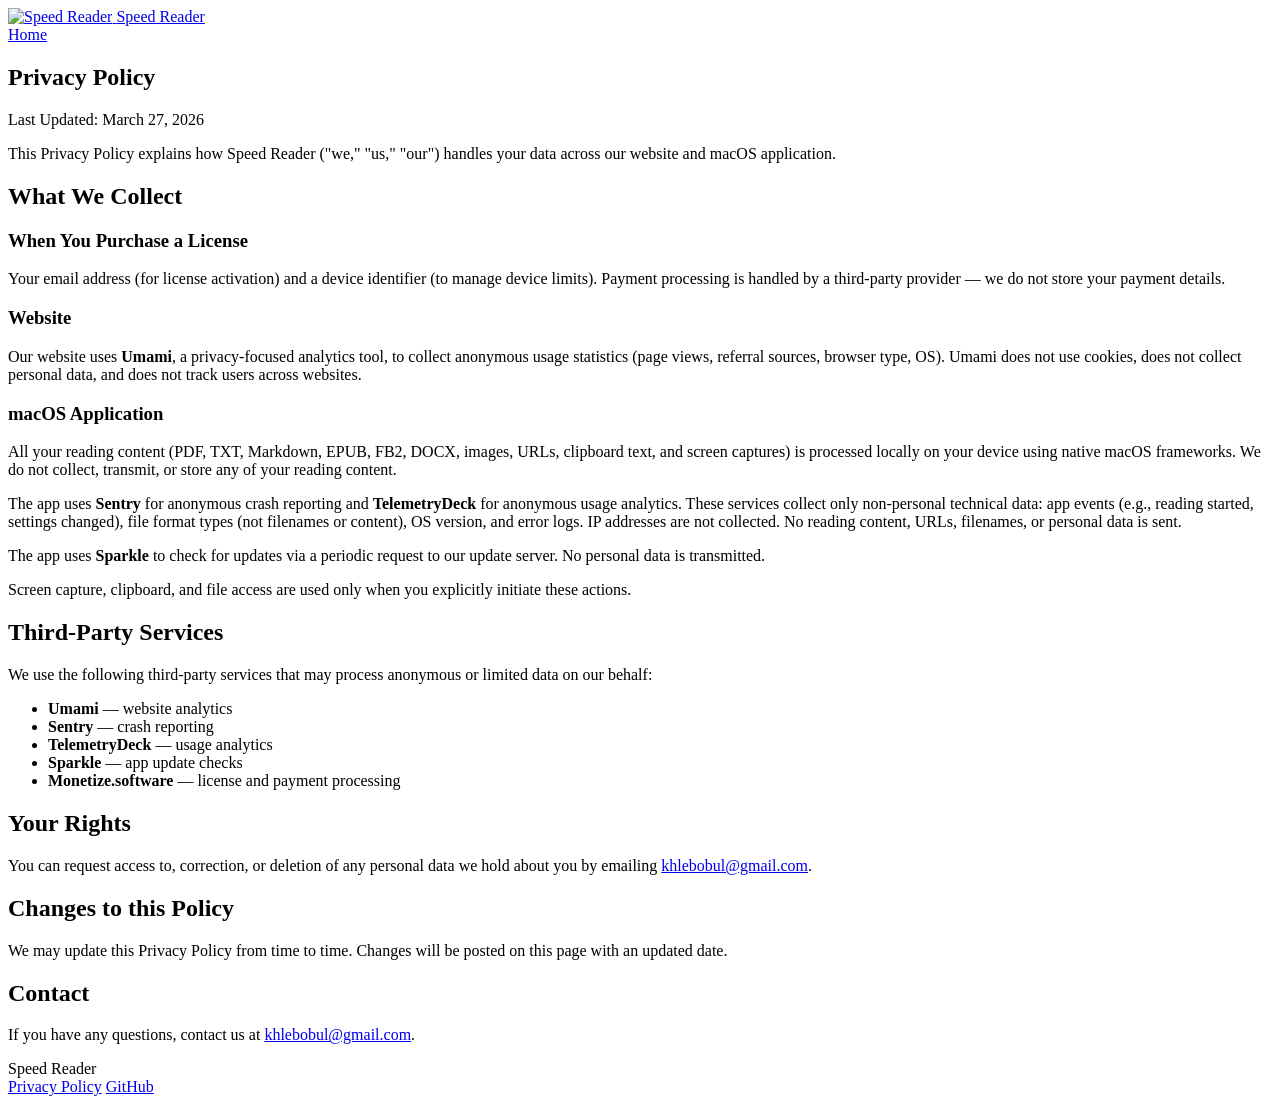
==== privacy.html @ b081377a "feat: rewrite privacy policy to reflect actual app data practices" ====
<!DOCTYPE html>
<html lang="en">
<head>
    <meta charset="UTF-8">
    <meta name="viewport" content="width=device-width, initial-scale=1.0">
    <title>Privacy Policy — Speed Reader</title>
    <meta name="description" content="Privacy Policy for Speed Reader — macOS speed reading app.">
    <link rel="canonical" href="https://speed-reader.pro/privacy.html">
    <meta name="theme-color" content="#dc2820">
    <script defer src="https://cloud.umami.is/script.js" data-website-id="ab2039d1-7737-407b-ad98-6952c78fc07d"></script>

    <link rel="preconnect" href="https://fonts.googleapis.com">
    <link rel="preconnect" href="https://fonts.gstatic.com" crossorigin>
    <link href="https://fonts.googleapis.com/css2?family=Inter:wght@400;500;600&family=JetBrains+Mono:wght@400;500&display=swap" rel="stylesheet">
    <link rel="stylesheet" href="style.css">
    <link rel="icon" type="image/png" href="assets/favicons/favicon-96x96.png" sizes="96x96" />
    <link rel="icon" type="image/svg+xml" href="assets/favicons/favicon.svg" />
    <link rel="shortcut icon" href="assets/favicons/favicon.ico" />
    <link rel="apple-touch-icon" sizes="180x180" href="assets/favicons/apple-touch-icon.png" />
    <link rel="manifest" href="assets/favicons/site.webmanifest" />
</head>
<body>

    <!-- Nav -->
    <nav class="nav">
        <div class="nav-inner">
            <a href="index.html" class="nav-logo">
                <img src="assets/logo/logo.png" alt="Speed Reader" class="nav-logo-icon">
                <span>Speed Reader</span>
            </a>
            <div class="nav-links">
                <a href="index.html">Home</a>
            </div>
        </div>
    </nav>

    <main>
        <section class="legal">
            <div class="legal-container">
                <h1>Privacy Policy</h1>
                <p class="legal-updated">Last Updated: March 27, 2026</p>

                <p>This Privacy Policy explains how Speed Reader ("we," "us," "our") handles your data across our website and macOS application.</p>

                <h2>What We Collect</h2>

                <h3>When You Purchase a License</h3>
                <p>Your email address (for license activation) and a device identifier (to manage device limits). Payment processing is handled by a third-party provider — we do not store your payment details.</p>

                <h3>Website</h3>
                <p>Our website uses <strong>Umami</strong>, a privacy-focused analytics tool, to collect anonymous usage statistics (page views, referral sources, browser type, OS). Umami does not use cookies, does not collect personal data, and does not track users across websites.</p>

                <h3>macOS Application</h3>
                <p>All your reading content (PDF, TXT, Markdown, EPUB, FB2, DOCX, images, URLs, clipboard text, and screen captures) is processed locally on your device using native macOS frameworks. We do not collect, transmit, or store any of your reading content.</p>
                <p>The app uses <strong>Sentry</strong> for anonymous crash reporting and <strong>TelemetryDeck</strong> for anonymous usage analytics. These services collect only non-personal technical data: app events (e.g., reading started, settings changed), file format types (not filenames or content), OS version, and error logs. IP addresses are not collected. No reading content, URLs, filenames, or personal data is sent.</p>
                <p>The app uses <strong>Sparkle</strong> to check for updates via a periodic request to our update server. No personal data is transmitted.</p>
                <p>Screen capture, clipboard, and file access are used only when you explicitly initiate these actions.</p>

                <h2>Third-Party Services</h2>
                <p>We use the following third-party services that may process anonymous or limited data on our behalf:</p>
                <ul>
                    <li><strong>Umami</strong> — website analytics</li>
                    <li><strong>Sentry</strong> — crash reporting</li>
                    <li><strong>TelemetryDeck</strong> — usage analytics</li>
                    <li><strong>Sparkle</strong> — app update checks</li>
                    <li><strong>Monetize.software</strong> — license and payment processing</li>
                </ul>

                <h2>Your Rights</h2>
                <p>You can request access to, correction, or deletion of any personal data we hold about you by emailing <a href="mailto:khlebobul@gmail.com">khlebobul@gmail.com</a>.</p>

                <h2>Changes to this Policy</h2>
                <p>We may update this Privacy Policy from time to time. Changes will be posted on this page with an updated date.</p>

                <h2>Contact</h2>
                <p>If you have any questions, contact us at <a href="mailto:khlebobul@gmail.com">khlebobul@gmail.com</a>.</p>
            </div>
        </section>
    </main>

    <!-- Footer -->
    <footer class="footer">
        <div class="footer-inner">
            <div class="footer-brand">
                <span>Speed Reader</span>
            </div>
            <div class="footer-links">
                <a href="privacy.html">Privacy Policy</a>
                <a href="https://github.com/khlebobul">GitHub</a>
            </div>
        </div>
    </footer>

</body>
</html>
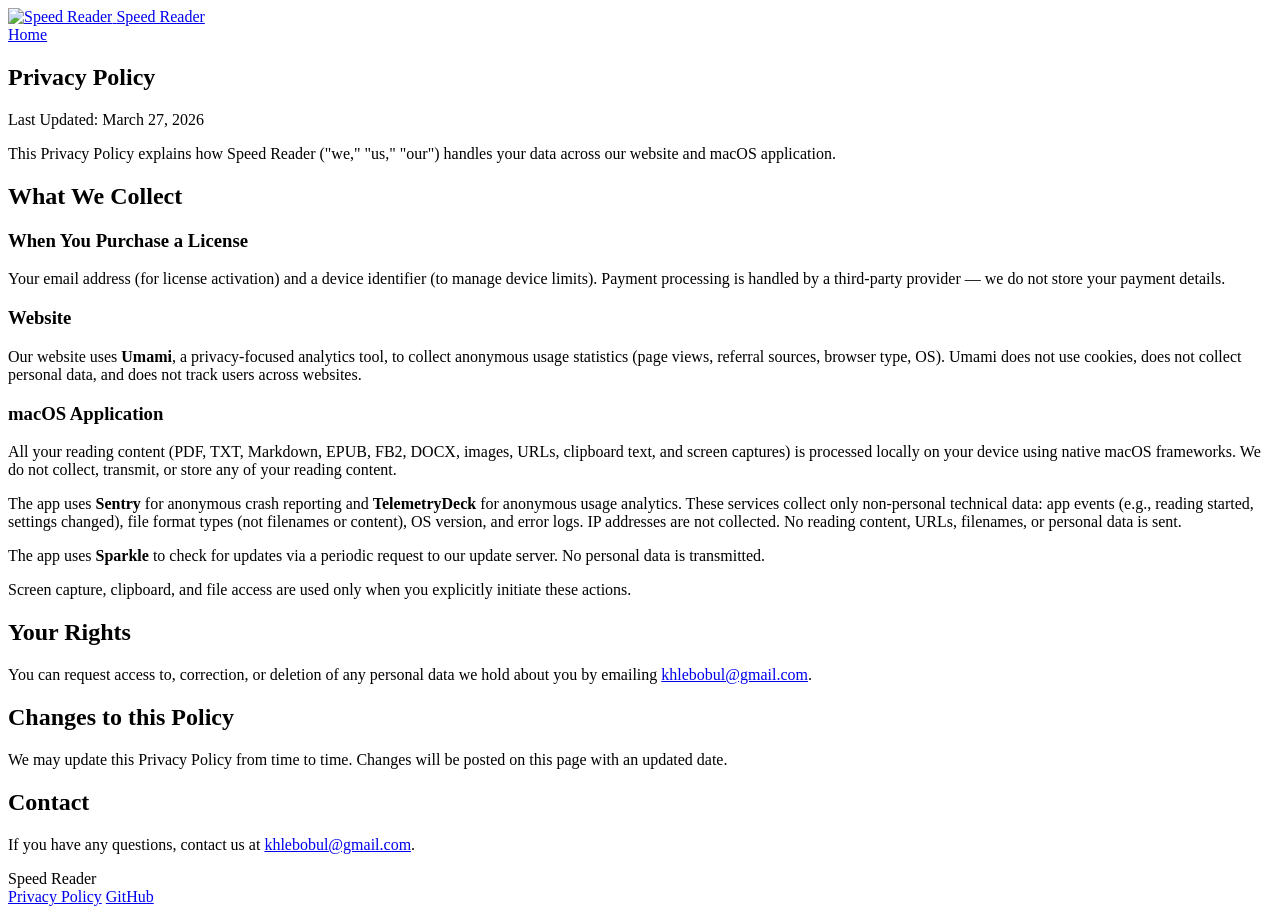
==== commit 8b5d8152: "feat: rewrite privacy policy to reflect actual app data practices" ====
--- a/privacy.html
+++ b/privacy.html
@@ -56,16 +56,6 @@
                 <p>The app uses <strong>Sparkle</strong> to check for updates via a periodic request to our update server. No personal data is transmitted.</p>
                 <p>Screen capture, clipboard, and file access are used only when you explicitly initiate these actions.</p>
 
-                <h2>Third-Party Services</h2>
-                <p>We use the following third-party services that may process anonymous or limited data on our behalf:</p>
-                <ul>
-                    <li><strong>Umami</strong> — website analytics</li>
-                    <li><strong>Sentry</strong> — crash reporting</li>
-                    <li><strong>TelemetryDeck</strong> — usage analytics</li>
-                    <li><strong>Sparkle</strong> — app update checks</li>
-                    <li><strong>Monetize.software</strong> — license and payment processing</li>
-                </ul>
-
                 <h2>Your Rights</h2>
                 <p>You can request access to, correction, or deletion of any personal data we hold about you by emailing <a href="mailto:khlebobul@gmail.com">khlebobul@gmail.com</a>.</p>
 
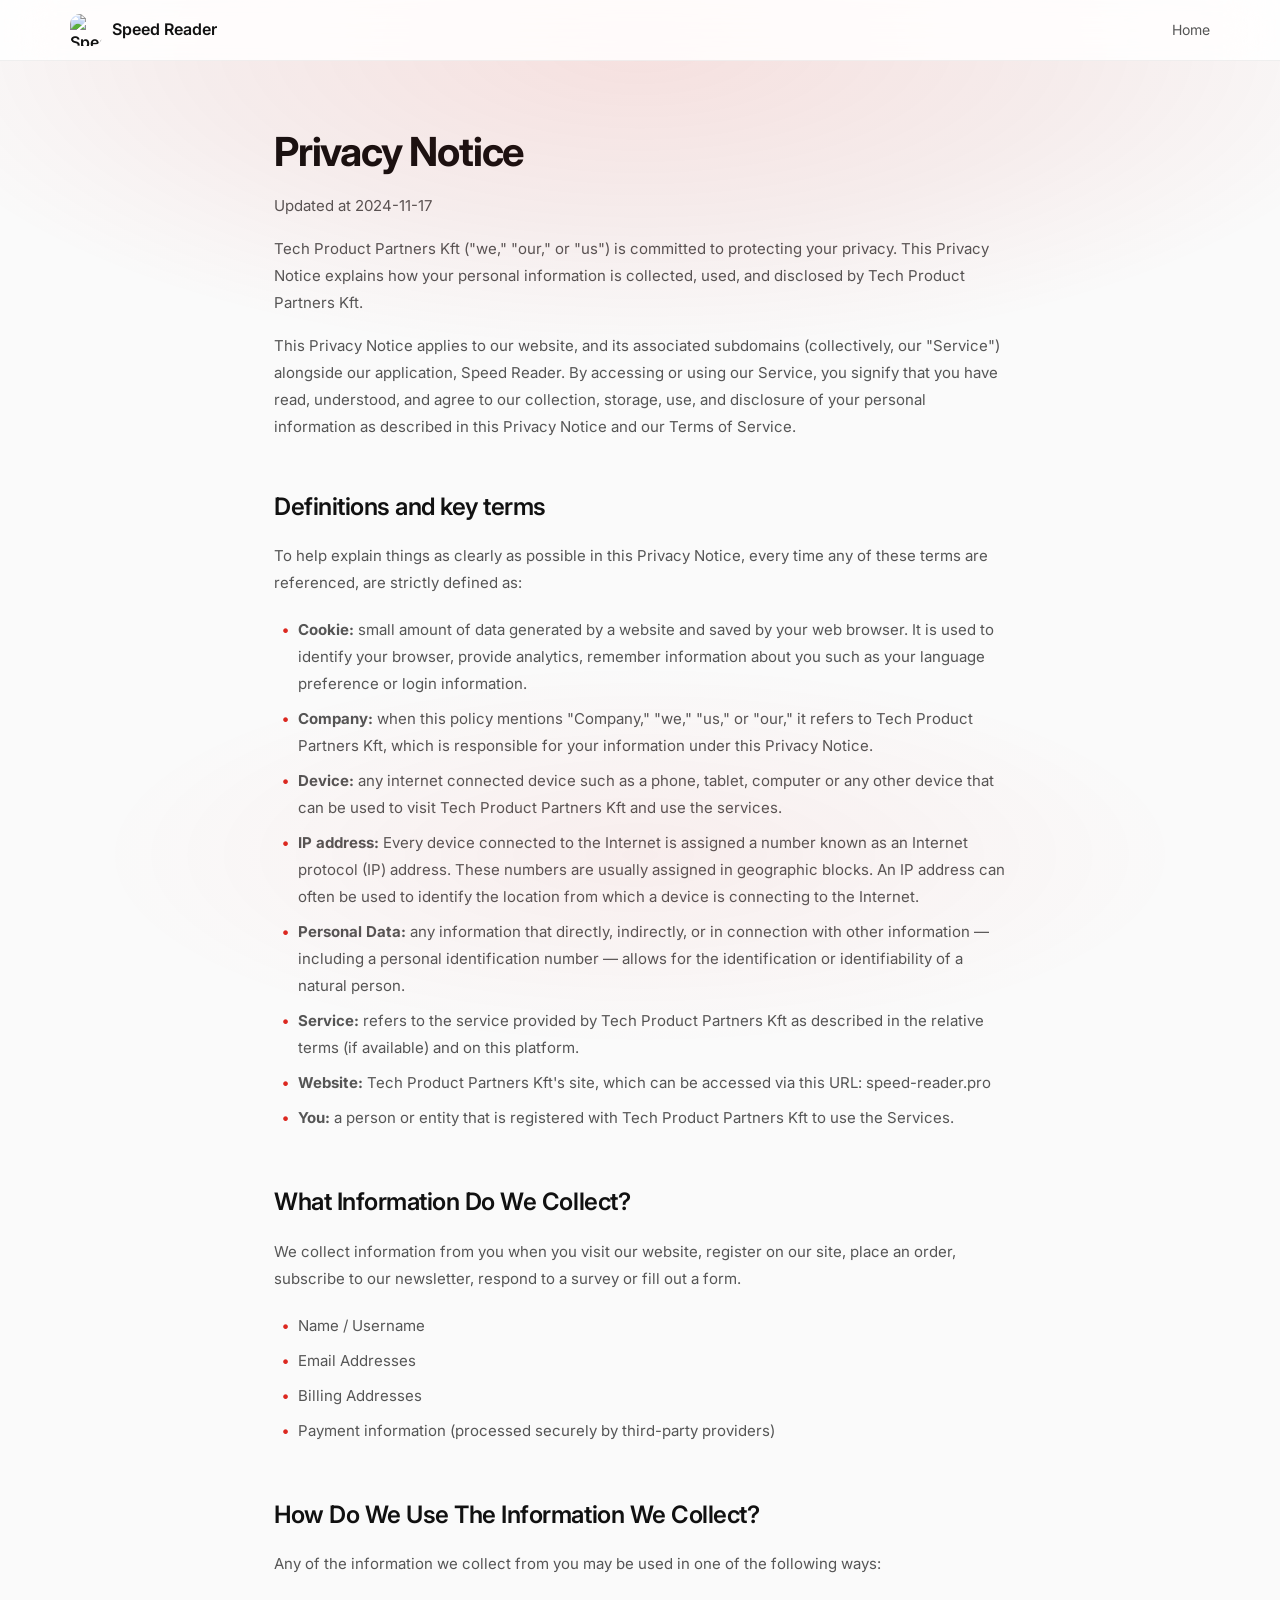
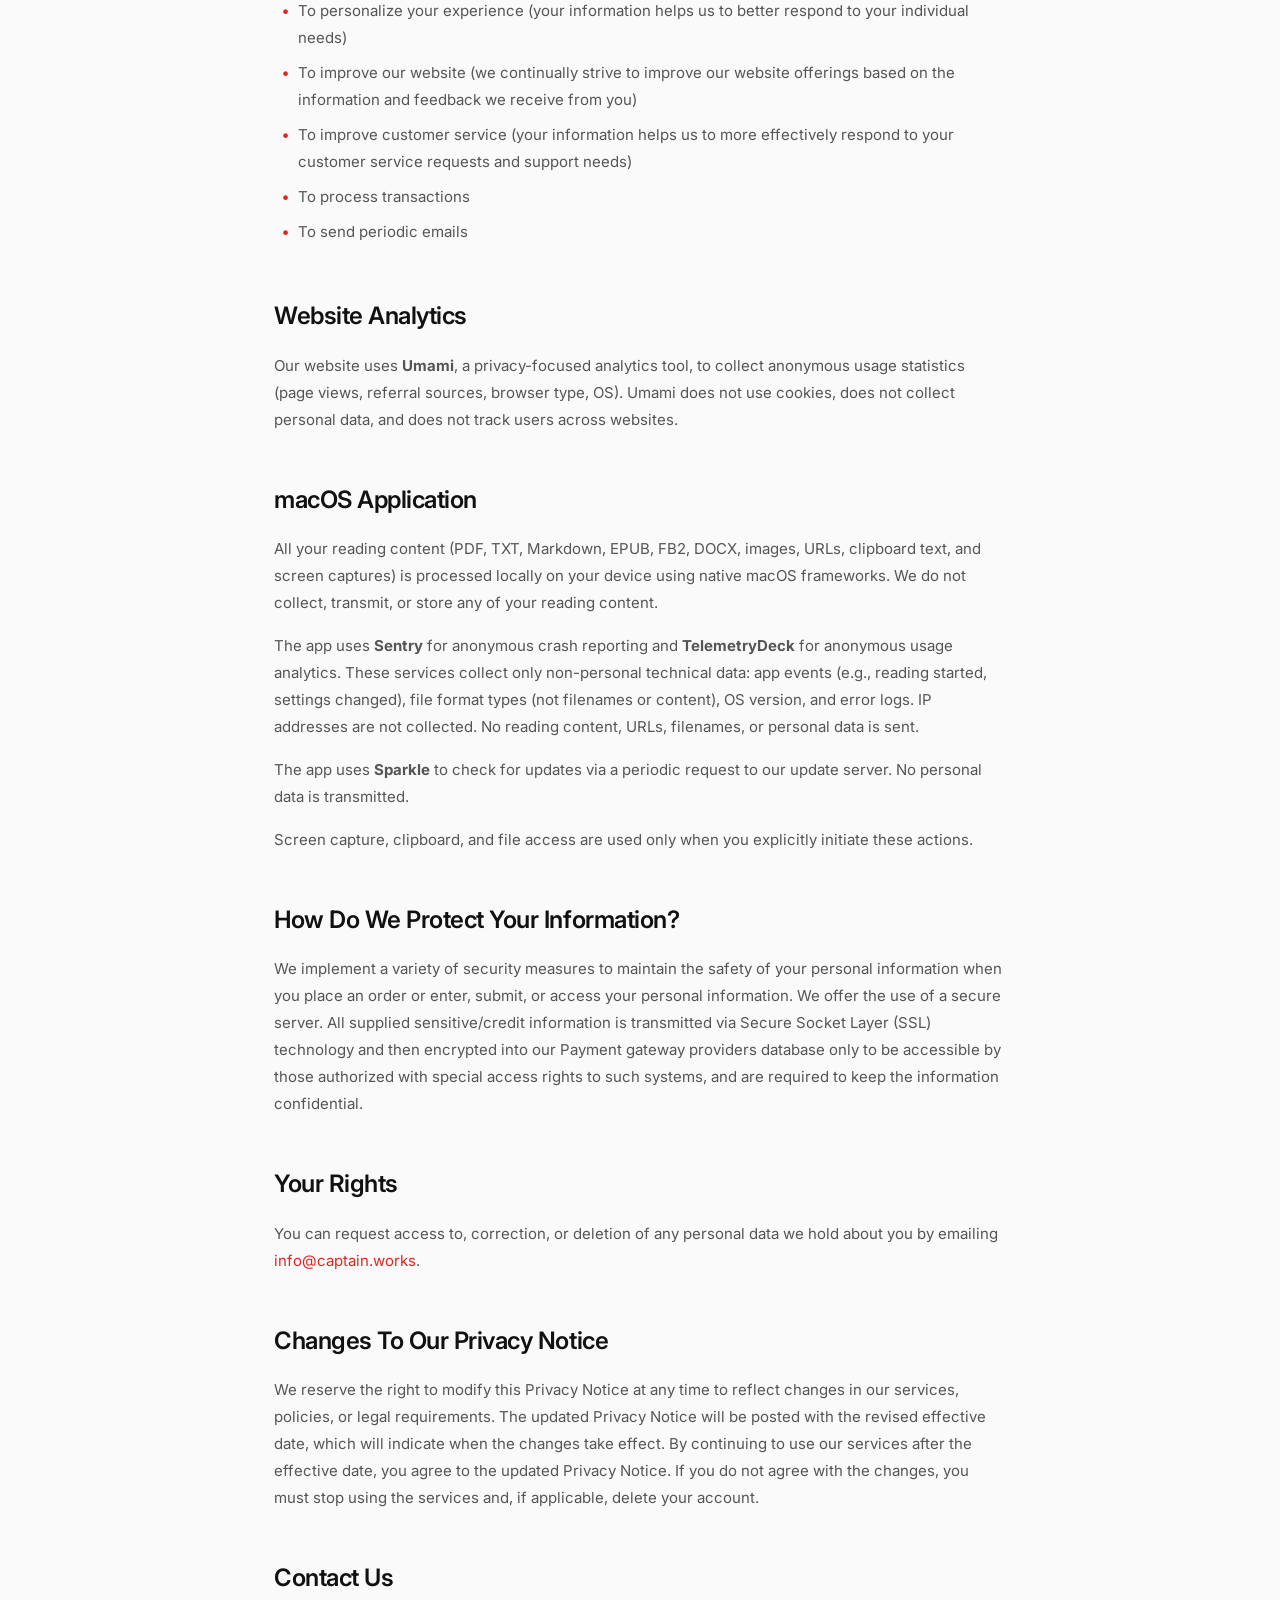
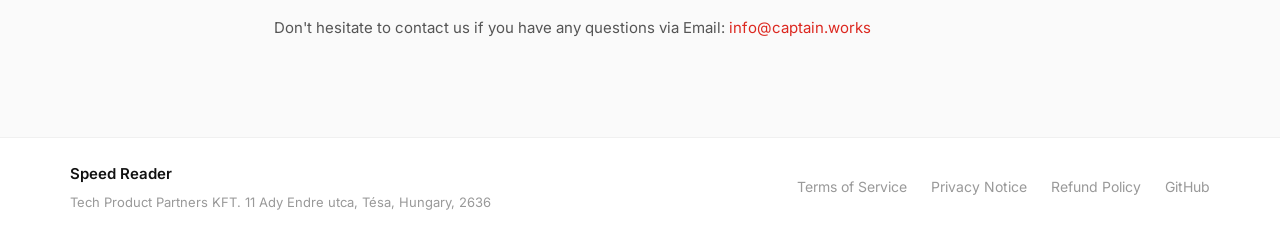
==== commit cbada645: "add legal pages and company address - Add Terms of Service page - Add Refund Policy page - Update Pr" ====
--- a/privacy.html
+++ b/privacy.html
@@ -37,33 +37,65 @@
     <main>
         <section class="legal">
             <div class="legal-container">
-                <h1>Privacy Policy</h1>
-                <p class="legal-updated">Last Updated: March 27, 2026</p>
+                <h1>Privacy Notice</h1>
+                <p class="legal-updated">Updated at 2024-11-17</p>
 
-                <p>This Privacy Policy explains how Speed Reader ("we," "us," "our") handles your data across our website and macOS application.</p>
+                <p>Tech Product Partners Kft ("we," "our," or "us") is committed to protecting your privacy. This Privacy Notice explains how your personal information is collected, used, and disclosed by Tech Product Partners Kft.</p>
 
-                <h2>What We Collect</h2>
+                <p>This Privacy Notice applies to our website, and its associated subdomains (collectively, our "Service") alongside our application, Speed Reader. By accessing or using our Service, you signify that you have read, understood, and agree to our collection, storage, use, and disclosure of your personal information as described in this Privacy Notice and our Terms of Service.</p>
 
-                <h3>When You Purchase a License</h3>
-                <p>Your email address (for license activation) and a device identifier (to manage device limits). Payment processing is handled by a third-party provider — we do not store your payment details.</p>
+                <h2>Definitions and key terms</h2>
+                <p>To help explain things as clearly as possible in this Privacy Notice, every time any of these terms are referenced, are strictly defined as:</p>
+                <ul>
+                    <li><strong>Cookie:</strong> small amount of data generated by a website and saved by your web browser. It is used to identify your browser, provide analytics, remember information about you such as your language preference or login information.</li>
+                    <li><strong>Company:</strong> when this policy mentions "Company," "we," "us," or "our," it refers to Tech Product Partners Kft, which is responsible for your information under this Privacy Notice.</li>
+                    <li><strong>Device:</strong> any internet connected device such as a phone, tablet, computer or any other device that can be used to visit Tech Product Partners Kft and use the services.</li>
+                    <li><strong>IP address:</strong> Every device connected to the Internet is assigned a number known as an Internet protocol (IP) address. These numbers are usually assigned in geographic blocks. An IP address can often be used to identify the location from which a device is connecting to the Internet.</li>
+                    <li><strong>Personal Data:</strong> any information that directly, indirectly, or in connection with other information — including a personal identification number — allows for the identification or identifiability of a natural person.</li>
+                    <li><strong>Service:</strong> refers to the service provided by Tech Product Partners Kft as described in the relative terms (if available) and on this platform.</li>
+                    <li><strong>Website:</strong> Tech Product Partners Kft's site, which can be accessed via this URL: speed-reader.pro</li>
+                    <li><strong>You:</strong> a person or entity that is registered with Tech Product Partners Kft to use the Services.</li>
+                </ul>
 
-                <h3>Website</h3>
+                <h2>What Information Do We Collect?</h2>
+                <p>We collect information from you when you visit our website, register on our site, place an order, subscribe to our newsletter, respond to a survey or fill out a form.</p>
+                <ul>
+                    <li>Name / Username</li>
+                    <li>Email Addresses</li>
+                    <li>Billing Addresses</li>
+                    <li>Payment information (processed securely by third-party providers)</li>
+                </ul>
+
+                <h2>How Do We Use The Information We Collect?</h2>
+                <p>Any of the information we collect from you may be used in one of the following ways:</p>
+                <ul>
+                    <li>To personalize your experience (your information helps us to better respond to your individual needs)</li>
+                    <li>To improve our website (we continually strive to improve our website offerings based on the information and feedback we receive from you)</li>
+                    <li>To improve customer service (your information helps us to more effectively respond to your customer service requests and support needs)</li>
+                    <li>To process transactions</li>
+                    <li>To send periodic emails</li>
+                </ul>
+
+                <h2>Website Analytics</h2>
                 <p>Our website uses <strong>Umami</strong>, a privacy-focused analytics tool, to collect anonymous usage statistics (page views, referral sources, browser type, OS). Umami does not use cookies, does not collect personal data, and does not track users across websites.</p>
 
-                <h3>macOS Application</h3>
+                <h2>macOS Application</h2>
                 <p>All your reading content (PDF, TXT, Markdown, EPUB, FB2, DOCX, images, URLs, clipboard text, and screen captures) is processed locally on your device using native macOS frameworks. We do not collect, transmit, or store any of your reading content.</p>
                 <p>The app uses <strong>Sentry</strong> for anonymous crash reporting and <strong>TelemetryDeck</strong> for anonymous usage analytics. These services collect only non-personal technical data: app events (e.g., reading started, settings changed), file format types (not filenames or content), OS version, and error logs. IP addresses are not collected. No reading content, URLs, filenames, or personal data is sent.</p>
                 <p>The app uses <strong>Sparkle</strong> to check for updates via a periodic request to our update server. No personal data is transmitted.</p>
                 <p>Screen capture, clipboard, and file access are used only when you explicitly initiate these actions.</p>
 
+                <h2>How Do We Protect Your Information?</h2>
+                <p>We implement a variety of security measures to maintain the safety of your personal information when you place an order or enter, submit, or access your personal information. We offer the use of a secure server. All supplied sensitive/credit information is transmitted via Secure Socket Layer (SSL) technology and then encrypted into our Payment gateway providers database only to be accessible by those authorized with special access rights to such systems, and are required to keep the information confidential.</p>
+
                 <h2>Your Rights</h2>
-                <p>You can request access to, correction, or deletion of any personal data we hold about you by emailing <a href="mailto:khlebobul@gmail.com">khlebobul@gmail.com</a>.</p>
+                <p>You can request access to, correction, or deletion of any personal data we hold about you by emailing <a href="mailto:info@captain.works">info@captain.works</a>.</p>
 
-                <h2>Changes to this Policy</h2>
-                <p>We may update this Privacy Policy from time to time. Changes will be posted on this page with an updated date.</p>
+                <h2>Changes To Our Privacy Notice</h2>
+                <p>We reserve the right to modify this Privacy Notice at any time to reflect changes in our services, policies, or legal requirements. The updated Privacy Notice will be posted with the revised effective date, which will indicate when the changes take effect. By continuing to use our services after the effective date, you agree to the updated Privacy Notice. If you do not agree with the changes, you must stop using the services and, if applicable, delete your account.</p>
 
-                <h2>Contact</h2>
-                <p>If you have any questions, contact us at <a href="mailto:khlebobul@gmail.com">khlebobul@gmail.com</a>.</p>
+                <h2>Contact Us</h2>
+                <p>Don't hesitate to contact us if you have any questions via Email: <a href="mailto:info@captain.works">info@captain.works</a></p>
             </div>
         </section>
     </main>
@@ -73,10 +105,13 @@
         <div class="footer-inner">
             <div class="footer-brand">
                 <span>Speed Reader</span>
+                <span class="footer-address">Tech Product Partners KFT. 11 Ady Endre utca, Tésa, Hungary, 2636</span>
             </div>
             <div class="footer-links">
-                <a href="privacy.html">Privacy Policy</a>
-                <a href="https://github.com/khlebobul">GitHub</a>
+                <a href="terms.html" target="_blank">Terms of Service</a>
+                <a href="privacy.html" target="_blank">Privacy Notice</a>
+                <a href="refund.html" target="_blank">Refund Policy</a>
+                <a href="https://github.com/khlebobul" target="_blank">GitHub</a>
             </div>
         </div>
     </footer>
--- a/style.css
+++ b/style.css
@@ -0,0 +1,2010 @@
+/* ========== Reset & Base ========== */
+*, *::before, *::after {
+    margin: 0;
+    padding: 0;
+    box-sizing: border-box;
+}
+
+:root {
+    --bg: #fafafa;
+    --bg-subtle: rgba(255, 255, 255, 0.8);
+    --bg-card: rgba(255, 255, 255, 0.7);
+    --bg-card-hover: rgba(255, 255, 255, 0.9);
+    --border: rgba(220, 40, 30, 0.15);
+    --border-subtle: rgba(0, 0, 0, 0.06);
+    --text: #111111;
+    --text-secondary: #555555;
+    --text-tertiary: #999999;
+    --accent: #dc2820;
+    --accent-hover: #ef3830;
+    --accent-glow: rgba(220, 40, 30, 0.2);
+    --accent-light: rgba(220, 40, 30, 0.1);
+    --font-sans: 'Inter', sans-serif;
+    --font-mono: 'JetBrains Mono', monospace;
+    --radius: 16px;
+    --radius-lg: 24px;
+    --radius-xl: 24px;
+    --radius-pill: 100px;
+    --max-width: 1140px;
+}
+
+html {
+    scroll-behavior: smooth;
+    scroll-padding-top: 80px;
+    -webkit-font-smoothing: antialiased;
+    -moz-osx-font-smoothing: grayscale;
+}
+
+body {
+    font-family: var(--font-sans);
+    background: var(--bg);
+    color: var(--text);
+    line-height: 1.6;
+    overflow-x: hidden;
+    position: relative;
+}
+
+body::before {
+    content: '';
+    position: fixed;
+    top: -30%;
+    left: 50%;
+    transform: translateX(-50%);
+    width: 120%;
+    height: 70%;
+    background: radial-gradient(ellipse at center, rgba(220, 40, 30, 0.12) 0%, rgba(180, 20, 15, 0.06) 40%, transparent 70%);
+    pointer-events: none;
+    z-index: 0;
+}
+
+body::after {
+    content: '';
+    position: fixed;
+    bottom: -20%;
+    left: 50%;
+    transform: translateX(-50%);
+    width: 100%;
+    height: 50%;
+    background: radial-gradient(ellipse at center, rgba(220, 40, 30, 0.06) 0%, transparent 60%);
+    pointer-events: none;
+    z-index: 0;
+}
+
+a {
+    color: inherit;
+    text-decoration: none;
+}
+
+/* ========== Buttons ========== */
+.btn {
+    display: inline-flex;
+    align-items: center;
+    justify-content: center;
+    gap: 8px;
+    font-family: inherit;
+    font-weight: 600;
+    border: none;
+    cursor: pointer;
+    transition: all 0.3s ease;
+    border-radius: var(--radius-pill);
+    background: var(--accent);
+    color: #fff;
+    box-shadow: 0 0 20px rgba(220, 40, 30, 0.25), 0 0 60px rgba(220, 40, 30, 0.1);
+    position: relative;
+    z-index: 1;
+}
+
+.btn:hover {
+    background: var(--accent-hover);
+    transform: translateY(-2px);
+    box-shadow: 0 0 30px rgba(220, 40, 30, 0.5), 0 0 80px rgba(220, 40, 30, 0.2), 0 4px 20px rgba(0, 0, 0, 0.08);
+}
+
+.btn-sm {
+    font-size: 14px;
+    padding: 8px 20px;
+}
+
+.btn-lg {
+    font-size: 16px;
+    padding: 14px 32px;
+}
+
+.btn-full {
+    width: 100%;
+}
+
+.btn-outline {
+    background: transparent;
+    color: var(--text);
+    border: 1.5px solid rgba(0, 0, 0, 0.2);
+    box-shadow: none;
+    backdrop-filter: blur(8px);
+    -webkit-backdrop-filter: blur(8px);
+}
+
+.btn-outline:hover {
+    background: var(--accent-light);
+    border-color: var(--accent);
+    color: var(--accent);
+    box-shadow: 0 0 20px rgba(220, 40, 30, 0.15);
+}
+
+.btn-disabled {
+    opacity: 0.5;
+    cursor: not-allowed;
+    pointer-events: none;
+}
+
+/* ========== Video Modal ========== */
+
+/* ========== Nav ========== */
+.nav {
+    position: fixed;
+    top: 0;
+    left: 0;
+    right: 0;
+    z-index: 100;
+    padding: 0 24px;
+    backdrop-filter: blur(24px) saturate(180%);
+    -webkit-backdrop-filter: blur(24px) saturate(180%);
+    background: rgba(255, 255, 255, 0.85);
+    border-bottom: 1px solid var(--border-subtle);
+}
+
+.nav-inner {
+    max-width: var(--max-width);
+    margin: 0 auto;
+    display: flex;
+    align-items: center;
+    justify-content: space-between;
+    height: 60px;
+}
+
+.nav-logo {
+    display: flex;
+    align-items: center;
+    gap: 10px;
+    font-weight: 600;
+    font-size: 16px;
+}
+
+.nav-logo-icon {
+    width: 32px;
+    height: 32px;
+    border-radius: 10px;
+    display: flex;
+    align-items: center;
+    justify-content: center;
+}
+
+.nav-links {
+    display: flex;
+    gap: 32px;
+}
+
+.nav-links a {
+    font-size: 14px;
+    color: var(--text-secondary);
+    transition: color 0.2s;
+}
+
+.nav-links a:hover {
+    color: var(--text);
+}
+
+/* ========== Hero ========== */
+.hero {
+    padding: 110px 24px 40px;
+    text-align: center;
+    max-width: var(--max-width);
+    margin: 0 auto;
+    position: relative;
+}
+
+.hero::before {
+    content: '';
+    position: absolute;
+    top: 60px;
+    left: 50%;
+    transform: translateX(-50%);
+    width: 800px;
+    height: 800px;
+    background: radial-gradient(circle, rgba(220, 40, 30, 0.1) 0%, rgba(220, 40, 30, 0.04) 30%, transparent 60%);
+    border-radius: 50%;
+    pointer-events: none;
+    animation: hero-pulse 6s ease-in-out infinite;
+}
+
+.hero::after {
+    content: '';
+    position: absolute;
+    top: 200px;
+    left: 50%;
+    transform: translateX(-50%);
+    width: 400px;
+    height: 400px;
+    background: radial-gradient(circle, rgba(220, 40, 30, 0.08) 0%, transparent 50%);
+    border-radius: 50%;
+    pointer-events: none;
+    animation: hero-pulse 4s ease-in-out infinite reverse;
+    filter: blur(40px);
+}
+
+@keyframes hero-pulse {
+    0%, 100% {
+        transform: translateX(-50%) scale(1);
+        opacity: 1;
+    }
+    50% {
+        transform: translateX(-50%) scale(1.1);
+        opacity: 0.7;
+    }
+}
+
+@keyframes float-blob {
+    0%, 100% {
+        transform: translate(0, 0) scale(1);
+    }
+    33% {
+        transform: translate(30px, -30px) scale(1.1);
+    }
+    66% {
+        transform: translate(-20px, 20px) scale(0.9);
+    }
+}
+
+.hero-badge {
+    display: inline-block;
+    font-family: var(--font-sans);
+    font-size: 0.8rem;
+    font-weight: 600;
+    color: var(--accent);
+    background: rgba(220, 40, 30, 0.08);
+    backdrop-filter: blur(10px);
+    border: 1px solid rgba(220, 40, 30, 0.2);
+    padding: 0.4em 1.1em;
+    border-radius: var(--radius-pill);
+    margin-bottom: 24px;
+    opacity: 0;
+    animation: fadeInUp 0.8s ease 0.1s forwards;
+}
+
+.hero-title {
+    font-family: var(--font-sans);
+    font-size: clamp(44px, 7vw, 72px);
+    font-weight: 700;
+    line-height: 1.1;
+    letter-spacing: -0.02em;
+    margin-bottom: 20px;
+    color: var(--text);
+    opacity: 0;
+    animation: fadeInUp 0.8s ease forwards;
+    position: relative;
+    z-index: 1;
+}
+
+.hero-accent {
+    font-weight: 700;
+    background: linear-gradient(135deg, #ff4040 0%, #dc2820 50%, #ff6040 100%);
+    -webkit-background-clip: text;
+    -webkit-text-fill-color: transparent;
+    background-clip: text;
+}
+
+.hero-subtitle {
+    font-size: 18px;
+    color: var(--text-secondary);
+    max-width: 520px;
+    margin: 0 auto 24px;
+    line-height: 1.7;
+    opacity: 0;
+    animation: fadeInUp 0.8s ease 0.2s forwards;
+    position: relative;
+    z-index: 1;
+}
+
+@keyframes fadeInUp {
+    from {
+        opacity: 0;
+        transform: translateY(20px);
+    }
+    to {
+        opacity: 1;
+        transform: translateY(0);
+    }
+}
+
+.hero-cta {
+    display: flex;
+    flex-wrap: wrap;
+    justify-content: center;
+    align-items: center;
+    gap: 16px;
+    margin-bottom: 40px;
+    opacity: 0;
+    animation: fadeInUp 0.8s ease 0.3s forwards;
+    position: relative;
+    z-index: 1;
+}
+
+.hero-req {
+    width: 100%;
+    text-align: center;
+    font-size: 13px;
+    color: var(--text-secondary);
+}
+
+/* Hero Visual */
+.hero-visual {
+    max-width: var(--max-width);
+    margin: 0 auto;
+    opacity: 0;
+    animation: fadeInUp 0.8s ease 0.4s forwards;
+    position: relative;
+    z-index: 1;
+}
+
+.rsvp-window {
+    background: rgba(255, 255, 255, 0.9);
+    backdrop-filter: blur(20px);
+    border: 1px solid rgba(0, 0, 0, 0.08);
+    border-radius: var(--radius-lg);
+    overflow: hidden;
+    box-shadow:
+        0 0 0 1px rgba(0, 0, 0, 0.03),
+        0 20px 60px rgba(0, 0, 0, 0.1),
+        0 0 120px rgba(220, 40, 30, 0.08),
+        inset 0 1px 0 rgba(255, 255, 255, 0.5);
+}
+
+.rsvp-topbar {
+    display: flex;
+    align-items: center;
+    justify-content: space-between;
+    padding: 14px 20px;
+    border-bottom: 1px solid rgba(0, 0, 0, 0.06);
+}
+
+.rsvp-dots {
+    display: flex;
+    gap: 6px;
+}
+
+.rsvp-dots span {
+    width: 12px;
+    height: 12px;
+    border-radius: 50%;
+    background: rgba(0, 0, 0, 0.08);
+}
+
+.rsvp-dots span:first-child { background: #ef4444; }
+.rsvp-dots span:nth-child(2) { background: #eab308; }
+.rsvp-dots span:last-child { background: #22c55e; }
+
+.rsvp-title {
+    font-size: 13px;
+    font-weight: 500;
+    color: var(--text-tertiary);
+}
+
+.rsvp-content {
+    padding: 64px 48px;
+    display: flex;
+    align-items: center;
+    justify-content: center;
+    min-height: 200px;
+    position: relative;
+}
+
+.rsvp-word-container {
+    position: relative;
+    display: grid;
+    grid-template-columns: 1fr auto 1fr;
+    align-items: baseline;
+    font-family: var(--font-sans);
+    font-size: 54px;
+    white-space: nowrap;
+    min-height: 70px;
+}
+
+.rsvp-pre {
+    text-align: right;
+    color: var(--text);
+    font-weight: 400;
+}
+
+.rsvp-orp {
+    color: var(--accent);
+    font-weight: 700;
+}
+
+.rsvp-post {
+    text-align: left;
+    color: var(--text);
+    font-weight: 400;
+}
+
+.rsvp-fixation {
+    display: none;
+}
+
+.rsvp-orp {
+    position: relative;
+}
+
+.rsvp-orp::before,
+.rsvp-orp::after {
+    content: '';
+    position: absolute;
+    left: 50%;
+    transform: translateX(-50%);
+    width: 2px;
+    height: 14px;
+    background: var(--accent);
+    opacity: 0.6;
+    border-radius: 1px;
+}
+
+.rsvp-orp::before {
+    top: -14px;
+}
+
+.rsvp-orp::after {
+    bottom: -14px;
+}
+
+.rsvp-bottombar {
+    display: flex;
+    align-items: center;
+    gap: 12px;
+    padding: 14px 20px;
+    border-top: 1px solid rgba(0, 0, 0, 0.06);
+    font-size: 13px;
+    color: var(--text-tertiary);
+    font-variant-numeric: tabular-nums;
+}
+
+.rsvp-progress {
+    flex: 1;
+    height: 3px;
+    background: rgba(0, 0, 0, 0.06);
+    border-radius: 2px;
+    overflow: hidden;
+}
+
+.rsvp-progress-fill {
+    height: 100%;
+    width: 25%;
+    background: var(--accent);
+    border-radius: 2px;
+    transition: width 0.35s linear;
+    box-shadow: 0 0 8px rgba(220, 40, 30, 0.4);
+}
+
+.rsvp-wpm {
+    font-weight: 500;
+}
+
+/* ========== Stats ========== */
+.stats {
+    padding: 40px 24px 60px;
+    max-width: var(--max-width);
+    margin: 0 auto;
+}
+
+.stats-grid {
+    display: grid;
+    grid-template-columns: repeat(4, 1fr);
+    gap: 1px;
+    background: var(--border-subtle);
+    border-radius: var(--radius-lg);
+    overflow: hidden;
+    border: 1px solid var(--border-subtle);
+}
+
+.stat {
+    background: var(--bg-subtle);
+    padding: 32px;
+    text-align: center;
+}
+
+.stat-value {
+    font-family: var(--font-sans);
+    font-size: 36px;
+    font-weight: 400;
+    letter-spacing: -0.01em;
+    margin-bottom: 4px;
+    color: var(--text);
+}
+
+.stat-label {
+    font-size: 14px;
+    color: var(--text-tertiary);
+    font-weight: 500;
+}
+
+/* ========== RSVP Technique ========== */
+.rsvp-technique {
+    padding: 36px 24px;
+    background: rgba(255, 255, 255, 0.6);
+    backdrop-filter: blur(20px);
+    position: relative;
+    border-top: 1px solid var(--border-subtle);
+    border-bottom: 1px solid var(--border-subtle);
+}
+
+.rsvp-technique::before {
+    content: '';
+    position: absolute;
+    top: 0;
+    left: 50%;
+    transform: translateX(-50%);
+    width: 60%;
+    height: 1px;
+    background: linear-gradient(90deg, transparent, rgba(220, 40, 30, 0.3), transparent);
+}
+
+.rsvp-technique-inner {
+    max-width: 800px;
+    margin: 0 auto;
+    position: relative;
+    z-index: 1;
+}
+
+.rsvp-technique-content {
+    text-align: center;
+}
+
+.rsvp-technique-content h2 {
+    font-size: clamp(24px, 4vw, 32px);
+    font-weight: 700;
+    margin-bottom: 24px;
+    color: var(--text);
+    letter-spacing: -0.02em;
+}
+
+.rsvp-technique-text {
+    font-size: 16px;
+    line-height: 1.7;
+    color: var(--text-secondary);
+    margin-bottom: 16px;
+}
+
+.rsvp-technique-text strong {
+    color: var(--accent);
+    font-weight: 700;
+}
+
+.rsvp-technique-medical {
+    font-size: 14px;
+    line-height: 1.6;
+    color: var(--text-secondary);
+    margin-top: 24px;
+    padding: 12px 20px;
+    background: rgba(220, 40, 30, 0.05);
+    border-radius: var(--radius);
+    border: 1px solid rgba(220, 40, 30, 0.12);
+}
+
+.rsvp-technique-medical a {
+    color: var(--accent);
+    font-weight: 600;
+    text-decoration: underline;
+    text-underline-offset: 2px;
+    transition: opacity 0.2s;
+}
+
+.rsvp-technique-medical a:hover {
+    opacity: 0.7;
+}
+
+.rsvp-technique-benefits {
+    display: flex;
+    justify-content: center;
+    gap: 40px;
+    margin-top: 32px;
+    flex-wrap: wrap;
+}
+
+.rsvp-benefit {
+    display: flex;
+    flex-direction: column;
+    align-items: center;
+    gap: 10px;
+    font-size: 14px;
+    color: var(--text-secondary);
+    font-weight: 500;
+}
+
+.rsvp-benefit-icon {
+    width: 40px;
+    height: 40px;
+    background: var(--accent);
+    border-radius: 50%;
+    display: flex;
+    align-items: center;
+    justify-content: center;
+    color: white;
+    flex-shrink: 0;
+    box-shadow: 0 0 20px rgba(220, 40, 30, 0.4), 0 0 40px rgba(220, 40, 30, 0.15);
+}
+
+/* ========== Sections Common ========== */
+.section-header {
+    text-align: center;
+    margin-bottom: 40px;
+    position: relative;
+    z-index: 1;
+}
+
+.section-header h2 {
+    font-size: clamp(24px, 4vw, 36px);
+    font-weight: 700;
+    letter-spacing: -0.02em;
+    color: var(--text);
+}
+
+.section-subtitle {
+    font-size: 16px;
+    color: var(--text-secondary);
+    max-width: 480px;
+    margin: 0 auto;
+}
+
+/* ========== Features ========== */
+.features {
+    padding: 40px 24px;
+    max-width: var(--max-width);
+    margin: 0 auto;
+    position: relative;
+}
+
+.features::before {
+    content: '';
+    position: absolute;
+    top: 50%;
+    left: -10%;
+    width: 40%;
+    height: 400px;
+    background: radial-gradient(ellipse, rgba(220, 40, 30, 0.06) 0%, transparent 60%);
+    pointer-events: none;
+    filter: blur(60px);
+}
+
+.features-list {
+    display: flex;
+    flex-direction: column;
+    gap: 80px;
+}
+
+.feature-item {
+    display: grid;
+    grid-template-columns: 1fr 1fr;
+    gap: 60px;
+    align-items: center;
+    position: relative;
+    z-index: 1;
+}
+
+.feature-item-reverse {
+    direction: rtl;
+}
+
+.feature-item-reverse > * {
+    direction: ltr;
+}
+
+.feature-item-content h3 {
+    font-size: 28px;
+    font-weight: 700;
+    margin-bottom: 16px;
+    color: var(--text);
+    letter-spacing: -0.02em;
+}
+
+.feature-item-content > p {
+    font-size: 17px;
+    color: var(--text-secondary);
+    line-height: 1.7;
+    margin-bottom: 20px;
+}
+
+.feature-item-list {
+    list-style: none;
+    padding: 0;
+    margin: 0;
+}
+
+.feature-item-list li {
+    font-size: 15px;
+    color: var(--text-secondary);
+    padding: 8px 0;
+    padding-left: 28px;
+    position: relative;
+}
+
+.feature-item-list li::before {
+    content: '\2192';
+    position: absolute;
+    left: 0;
+    color: var(--accent);
+    font-weight: 700;
+}
+
+.feature-item-visual {
+    width: 100%;
+    height: 400px;
+    border-radius: var(--radius-lg);
+    overflow: hidden;
+    background: rgba(255, 255, 255, 0.6);
+    backdrop-filter: blur(10px);
+    border: 1px solid rgba(0, 0, 0, 0.06);
+    box-shadow: 0 8px 40px rgba(0, 0, 0, 0.06), 0 0 80px rgba(220, 40, 30, 0.06);
+}
+
+.feature-item-visual video,
+.feature-item-visual img {
+    width: 100%;
+    height: 100%;
+    object-fit: cover;
+    display: block;
+}
+
+.feature-item-visual img {
+    object-fit: cover;
+}
+
+.feature-placeholder {
+    width: 100%;
+    height: 100%;
+    display: flex;
+    align-items: center;
+    justify-content: center;
+    background: radial-gradient(circle at center, rgba(220, 40, 30, 0.04) 0%, transparent 60%);
+    color: var(--accent);
+}
+
+/* ========== Modes ========== */
+.modes {
+    padding: 40px 24px;
+    max-width: var(--max-width);
+    margin: 0 auto;
+    position: relative;
+}
+
+.modes::before {
+    content: '';
+    position: absolute;
+    top: -100px;
+    right: -10%;
+    width: 40%;
+    height: 400px;
+    background: radial-gradient(ellipse, rgba(220, 40, 30, 0.06) 0%, transparent 60%);
+    pointer-events: none;
+    filter: blur(60px);
+}
+
+.modes-grid {
+    display: grid;
+    grid-template-columns: repeat(3, 1fr);
+    gap: 20px;
+    position: relative;
+    z-index: 1;
+}
+
+.mode-card {
+    background: rgba(255, 255, 255, 0.6);
+    backdrop-filter: blur(10px);
+    border: 1px solid rgba(0, 0, 0, 0.06);
+    border-radius: var(--radius-xl);
+    padding: 32px 28px 28px;
+    text-align: center;
+    transition: all 0.3s ease;
+}
+
+.mode-card:hover {
+    border-color: rgba(220, 40, 30, 0.2);
+    transform: translateY(-4px);
+    box-shadow: 0 12px 40px rgba(0, 0, 0, 0.08), 0 0 60px rgba(220, 40, 30, 0.06);
+}
+
+.mode-card h3 {
+    font-family: var(--font-sans);
+    font-size: 20px;
+    font-weight: 400;
+    margin-bottom: 8px;
+    letter-spacing: -0.01em;
+    color: var(--text);
+}
+
+.mode-card p {
+    font-size: 14px;
+    color: var(--text-secondary);
+    line-height: 1.6;
+}
+
+.mode-visual {
+    height: 180px;
+    display: flex;
+    align-items: center;
+    justify-content: center;
+    margin-bottom: 20px;
+    background: rgba(245, 245, 245, 0.6);
+    border-radius: var(--radius);
+    overflow: hidden;
+}
+
+.mode-image {
+    width: 100%;
+    height: 100%;
+    object-fit: cover;
+    border-radius: var(--radius);
+}
+
+/* Mode mockups */
+.mode-mockup {
+    width: 100%;
+}
+
+.mode-main {
+    background: var(--bg-card);
+    border-radius: 10px;
+    border: 1px solid var(--border-subtle);
+    overflow: hidden;
+    height: 150px;
+}
+
+.mode-mock-bar {
+    padding: 8px 10px;
+    border-bottom: 1px solid var(--border-subtle);
+}
+
+.mode-mock-bar .rsvp-dots span {
+    width: 7px;
+    height: 7px;
+}
+
+.mode-mock-content {
+    display: flex;
+    height: calc(100% - 30px);
+}
+
+.mode-mock-sidebar {
+    width: 36px;
+    padding: 8px 6px;
+    border-right: 1px solid var(--border-subtle);
+    display: flex;
+    flex-direction: column;
+    gap: 4px;
+}
+
+.mock-tab {
+    height: 6px;
+    border-radius: 3px;
+    background: rgba(0, 0, 0, 0.06);
+}
+
+.mock-tab.active {
+    background: var(--accent);
+    box-shadow: 0 0 6px rgba(220, 40, 30, 0.4);
+}
+
+.mode-mock-main {
+    flex: 1;
+    display: flex;
+    align-items: center;
+    justify-content: center;
+}
+
+.mock-word {
+    font-size: 20px;
+    font-weight: 700;
+    color: inherit;
+    letter-spacing: -0.02em;
+}
+
+.mode-notch {
+    display: flex;
+    flex-direction: column;
+    align-items: center;
+}
+
+.notch-shape {
+    width: 120px;
+    height: 28px;
+    background: #000;
+    border-radius: 0 0 16px 16px;
+    display: flex;
+    align-items: center;
+    justify-content: center;
+    position: relative;
+    z-index: 2;
+}
+
+.notch-camera {
+    width: 8px;
+    height: 8px;
+    background: #1a1a1a;
+    border-radius: 50%;
+    border: 1px solid #333;
+}
+
+.notch-expanded {
+    width: 200px;
+    background: #111;
+    border: 1px solid rgba(255, 255, 255, 0.1);
+    border-top: none;
+    border-radius: 0 0 14px 14px;
+    padding: 20px 16px 12px;
+    text-align: center;
+    margin-top: -2px;
+    color: #fff;
+}
+
+.notch-controls {
+    display: flex;
+    justify-content: center;
+    gap: 8px;
+    margin-top: 12px;
+}
+
+.notch-controls span {
+    width: 20px;
+    height: 20px;
+    border-radius: 50%;
+    background: #444;
+}
+
+.notch-controls span:nth-child(2) {
+    background: var(--accent);
+    box-shadow: 0 0 10px rgba(220, 40, 30, 0.4);
+}
+
+.mode-separate {
+    display: flex;
+    align-items: center;
+    justify-content: center;
+}
+
+.separate-window {
+    width: 220px;
+    background: #111;
+    border-radius: 14px;
+    border: 1px solid rgba(255, 255, 255, 0.1);
+    padding: 24px 16px 12px;
+    text-align: center;
+    color: #fff;
+    box-shadow: 0 8px 30px rgba(0, 0, 0, 0.08);
+}
+
+.separate-bar {
+    margin-top: 16px;
+    padding-top: 10px;
+    border-top: 1px solid rgba(255, 255, 255, 0.1);
+}
+
+.separate-progress {
+    height: 3px;
+    background: rgba(255, 255, 255, 0.1);
+    border-radius: 2px;
+    margin-bottom: 10px;
+    position: relative;
+    overflow: hidden;
+}
+
+.separate-progress::after {
+    content: '';
+    position: absolute;
+    left: 0;
+    top: 0;
+    height: 100%;
+    width: 60%;
+    background: var(--accent);
+    border-radius: 2px;
+    box-shadow: 0 0 8px rgba(220, 40, 30, 0.4);
+}
+
+.separate-controls {
+    display: flex;
+    justify-content: center;
+    gap: 6px;
+}
+
+.separate-controls span {
+    width: 16px;
+    height: 16px;
+    border-radius: 50%;
+    background: #444;
+}
+
+.separate-controls span:nth-child(2) {
+    background: var(--accent);
+    box-shadow: 0 0 8px rgba(220, 40, 30, 0.4);
+}
+
+/* ========== Formats ========== */
+.formats {
+    padding: 40px 24px;
+    max-width: var(--max-width);
+    margin: 0 auto;
+    position: relative;
+    z-index: 1;
+}
+
+.formats-grid {
+    display: flex;
+    flex-wrap: wrap;
+    justify-content: center;
+    gap: 10px;
+    margin-bottom: 48px;
+}
+
+.format-tag {
+    padding: 10px 22px;
+    background: rgba(255, 255, 255, 0.6);
+    backdrop-filter: blur(10px);
+    border: 1px solid rgba(0, 0, 0, 0.06);
+    border-radius: 100px;
+    font-size: 15px;
+    font-weight: 600;
+    letter-spacing: -0.01em;
+    transition: all 0.3s ease;
+    color: var(--text);
+}
+
+.format-tag:hover {
+    border-color: rgba(220, 40, 30, 0.2);
+    background: rgba(220, 40, 30, 0.06);
+    transform: translateY(-2px);
+    box-shadow: 0 4px 20px rgba(220, 40, 30, 0.1);
+}
+
+.format-tag-special {
+    display: inline-flex;
+    align-items: center;
+    gap: 8px;
+    color: var(--text);
+}
+
+.formats-features {
+    display: flex;
+    justify-content: center;
+    gap: 40px;
+    flex-wrap: wrap;
+}
+
+.format-feature {
+    display: flex;
+    align-items: center;
+    gap: 10px;
+    font-size: 14px;
+    color: var(--text-secondary);
+}
+
+.format-feature-icon {
+    color: var(--text-tertiary);
+    display: flex;
+}
+
+/* ========== Shortcuts ========== */
+.shortcuts {
+    padding: 40px 24px;
+    max-width: 700px;
+    margin: 0 auto;
+    position: relative;
+    z-index: 1;
+}
+
+.shortcuts-grid {
+    display: grid;
+    grid-template-columns: repeat(2, 1fr);
+    gap: 12px;
+}
+
+.shortcut {
+    display: flex;
+    align-items: center;
+    gap: 10px;
+    padding: 14px 18px;
+    background: rgba(255, 255, 255, 0.6);
+    backdrop-filter: blur(10px);
+    border: 1px solid rgba(0, 0, 0, 0.06);
+    border-radius: var(--radius);
+    font-size: 14px;
+    color: var(--text-secondary);
+    transition: all 0.3s ease;
+}
+
+.shortcut:hover {
+    border-color: rgba(220, 40, 30, 0.15);
+    background: rgba(220, 40, 30, 0.04);
+}
+
+kbd {
+    display: inline-flex;
+    align-items: center;
+    justify-content: center;
+    min-width: 28px;
+    height: 28px;
+    padding: 0 8px;
+    background: rgba(255, 255, 255, 0.95);
+    border: 1px solid rgba(0, 0, 0, 0.1);
+    border-radius: 8px;
+    font-family: var(--font-mono);
+    font-size: 12px;
+    font-weight: 500;
+    color: var(--text);
+    box-shadow: 0 2px 4px rgba(0, 0, 0, 0.08);
+}
+
+/* ========== Pricing ========== */
+.pricing {
+    padding: 40px 24px 60px;
+    max-width: var(--max-width);
+    margin: 0 auto;
+    position: relative;
+}
+
+.pricing::before {
+    content: '';
+    position: absolute;
+    top: 0;
+    left: 50%;
+    transform: translateX(-50%);
+    width: 60%;
+    height: 500px;
+    background: radial-gradient(ellipse, rgba(220, 40, 30, 0.06) 0%, transparent 60%);
+    pointer-events: none;
+    filter: blur(40px);
+}
+
+.pricing-container {
+    display: grid;
+    grid-template-columns: 1fr 1fr;
+    gap: 64px;
+    background: rgba(255, 255, 255, 0.7);
+    backdrop-filter: blur(20px);
+    border: 1px solid rgba(0, 0, 0, 0.06);
+    border-radius: var(--radius-xl);
+    padding: 56px;
+    position: relative;
+    overflow: hidden;
+    box-shadow: 0 8px 40px rgba(0, 0, 0, 0.06), 0 0 100px rgba(220, 40, 30, 0.06);
+    margin-bottom: 24px;
+    z-index: 1;
+}
+
+.pricing-container::before {
+    content: '';
+    position: absolute;
+    top: 0;
+    left: 0;
+    right: 0;
+    height: 1px;
+    background: linear-gradient(90deg, transparent 0%, rgba(220, 40, 30, 0.4) 50%, transparent 100%);
+}
+
+.pricing-left {
+    display: flex;
+    flex-direction: column;
+    justify-content: center;
+    gap: 20px;
+}
+
+.pricing-title {
+    font-family: var(--font-sans);
+    font-size: 40px;
+    font-weight: 400;
+    line-height: 1.2;
+    letter-spacing: -0.01em;
+    color: var(--text);
+}
+
+.pricing-subtitle {
+    font-size: 16px;
+    line-height: 1.6;
+    color: var(--text-secondary);
+}
+
+.pricing-trial {
+    font-size: 15px;
+    line-height: 1.6;
+    color: var(--text-secondary);
+    margin-top: 8px;
+}
+
+.pricing-right {
+    display: flex;
+    flex-direction: column;
+    gap: 32px;
+}
+
+.pricing-amount {
+    font-family: var(--font-mono);
+    font-size: 56px;
+    font-weight: 500;
+    line-height: 1;
+    letter-spacing: -0.03em;
+    color: var(--text);
+    background: linear-gradient(135deg, var(--text) 0%, var(--text-secondary) 100%);
+    -webkit-background-clip: text;
+    -webkit-text-fill-color: transparent;
+    background-clip: text;
+}
+
+.pricing-included-title {
+    font-size: 15px;
+    font-weight: 600;
+    color: var(--text);
+    margin-bottom: 16px;
+}
+
+.pricing-features {
+    list-style: none;
+}
+
+.pricing-features li {
+    padding: 12px 0;
+    font-size: 15px;
+    color: var(--text-secondary);
+    display: flex;
+    align-items: flex-start;
+    gap: 12px;
+    line-height: 1.6;
+}
+
+.pricing-features li::before {
+    content: '\2713';
+    width: 20px;
+    height: 20px;
+    background: var(--bg-subtle);
+    border-radius: 50%;
+    flex-shrink: 0;
+    display: flex;
+    align-items: center;
+    justify-content: center;
+    font-size: 12px;
+    font-weight: 700;
+    color: var(--text);
+    margin-top: 2px;
+}
+
+.pricing-highlight {
+    display: inline-block;
+    padding: 2px 8px;
+    background: rgba(220, 40, 30, 0.1);
+    border-radius: 6px;
+    font-weight: 600;
+    color: var(--accent);
+}
+
+.pricing-medical {
+    padding: 20px 24px;
+    background: rgba(245, 245, 245, 0.6);
+    border: 1px solid rgba(0, 0, 0, 0.06);
+    border-radius: var(--radius);
+    display: flex;
+    gap: 14px;
+    align-items: flex-start;
+}
+
+.pricing-medical svg {
+    flex-shrink: 0;
+    color: var(--text-secondary);
+    margin-top: 2px;
+}
+
+.pricing-medical-content {
+    display: flex;
+    flex-direction: column;
+    gap: 4px;
+}
+
+.pricing-medical-title {
+    font-size: 15px;
+    font-weight: 600;
+    color: var(--text);
+}
+
+.pricing-medical-text {
+    font-size: 14px;
+    line-height: 1.6;
+    color: var(--text-secondary);
+}
+
+.pricing-medical-text a {
+    color: var(--accent);
+    text-decoration: underline;
+    text-underline-offset: 2px;
+    transition: opacity 0.2s;
+}
+
+.pricing-medical-text a:hover {
+    opacity: 0.7;
+}
+
+.pricing-refund {
+    display: block;
+    text-align: center;
+    margin-top: 16px;
+    font-size: 14px;
+    color: var(--text-tertiary);
+    text-decoration: none;
+    transition: color 0.2s;
+}
+
+.pricing-refund:hover {
+    color: var(--text-secondary);
+    text-decoration: underline;
+}
+
+/* ========== Contact ========== */
+.contact {
+    padding: 40px 24px;
+    max-width: 700px;
+    margin: 0 auto;
+    position: relative;
+    z-index: 1;
+}
+
+.contact-grid {
+    display: grid;
+    grid-template-columns: repeat(2, 1fr);
+    gap: 20px;
+}
+
+.contact-card {
+    display: flex;
+    align-items: center;
+    gap: 16px;
+    padding: 24px;
+    background: rgba(255, 255, 255, 0.6);
+    backdrop-filter: blur(10px);
+    border: 1px solid rgba(0, 0, 0, 0.06);
+    border-radius: var(--radius-lg);
+    transition: all 0.3s ease;
+    text-decoration: none;
+    color: inherit;
+}
+
+.contact-card:hover {
+    border-color: rgba(220, 40, 30, 0.2);
+    background: rgba(220, 40, 30, 0.04);
+    transform: translateY(-4px);
+    box-shadow: 0 8px 30px rgba(0, 0, 0, 0.08), 0 0 60px rgba(220, 40, 30, 0.08);
+}
+
+.contact-icon {
+    width: 48px;
+    height: 48px;
+    background: var(--accent);
+    border-radius: 12px;
+    display: flex;
+    align-items: center;
+    justify-content: center;
+    color: white;
+    flex-shrink: 0;
+    box-shadow: 0 0 20px rgba(220, 40, 30, 0.3);
+    transition: all 0.3s ease;
+}
+
+.contact-card:hover .contact-icon {
+    box-shadow: 0 0 30px rgba(220, 40, 30, 0.5);
+    transform: scale(1.05);
+}
+
+.contact-content h3 {
+    font-size: 16px;
+    font-weight: 600;
+    color: var(--text);
+    margin-bottom: 4px;
+}
+
+.contact-content p {
+    font-size: 14px;
+    color: var(--text-secondary);
+    word-break: break-all;
+}
+
+/* ========== Browser Extension ========== */
+.extension {
+    padding: 40px 24px 60px;
+    max-width: 700px;
+    margin: 0 auto;
+    position: relative;
+}
+
+.extension::before {
+    content: '';
+    position: absolute;
+    top: 50%;
+    left: 50%;
+    transform: translate(-50%, -50%);
+    width: 80%;
+    height: 400px;
+    background: radial-gradient(ellipse, rgba(220, 40, 30, 0.08) 0%, transparent 60%);
+    pointer-events: none;
+    filter: blur(60px);
+}
+
+.extension-container {
+    background: rgba(255, 255, 255, 0.7);
+    backdrop-filter: blur(20px);
+    border: 1px solid rgba(0, 0, 0, 0.06);
+    border-radius: var(--radius-xl);
+    padding: 48px;
+    position: relative;
+    z-index: 1;
+    box-shadow: 0 8px 40px rgba(0, 0, 0, 0.06);
+    text-align: center;
+}
+
+.extension-badge {
+    display: inline-block;
+    font-size: 13px;
+    font-weight: 600;
+    color: #22c55e;
+    background: rgba(34, 197, 94, 0.1);
+    border: 1px solid rgba(34, 197, 94, 0.2);
+    padding: 6px 14px;
+    border-radius: var(--radius-pill);
+    margin-bottom: 16px;
+}
+
+.extension-content h2 {
+    font-size: 32px;
+    font-weight: 700;
+    letter-spacing: -0.02em;
+    color: var(--text);
+    margin-bottom: 16px;
+}
+
+.extension-content > p {
+    font-size: 17px;
+    color: var(--text-secondary);
+    line-height: 1.7;
+    margin-bottom: 24px;
+}
+
+.extension-features {
+    display: flex;
+    flex-direction: column;
+    gap: 12px;
+    margin-bottom: 32px;
+    align-items: center;
+}
+
+.extension-feature {
+    display: flex;
+    align-items: center;
+    gap: 10px;
+    font-size: 15px;
+    color: var(--text-secondary);
+}
+
+.extension-feature svg {
+    color: var(--accent);
+    flex-shrink: 0;
+}
+
+.extension-btn {
+    display: inline-flex;
+    align-items: center;
+    gap: 10px;
+}
+
+/* ========== Footer ========== */
+.footer {
+    padding: 24px;
+    backdrop-filter: blur(20px) saturate(180%);
+    -webkit-backdrop-filter: blur(20px) saturate(180%);
+    background: rgba(255, 255, 255, 0.9);
+    border-top: 1px solid var(--border-subtle);
+    position: relative;
+    z-index: 1;
+}
+
+.footer-inner {
+    max-width: var(--max-width);
+    margin: 0 auto;
+    display: flex;
+    align-items: center;
+    justify-content: space-between;
+}
+
+.footer-brand {
+    display: flex;
+    flex-direction: column;
+    align-items: flex-start;
+    gap: 6px;
+    font-weight: 600;
+    font-size: 15px;
+}
+
+.footer-address {
+    font-size: 13px;
+    font-weight: 400;
+    color: var(--text-tertiary);
+}
+
+.footer-links {
+    display: flex;
+    gap: 24px;
+}
+
+.footer-links a {
+    font-size: 14px;
+    color: var(--text-tertiary);
+    transition: color 0.2s;
+}
+
+.footer-links a:hover {
+    color: var(--text-secondary);
+}
+
+.footer-copy {
+    font-size: 13px;
+    color: var(--text-tertiary);
+}
+
+/* ========== Refund Modal ========== */
+.modal-overlay {
+    display: none;
+    position: fixed;
+    inset: 0;
+    background: rgba(0, 0, 0, 0.5);
+    backdrop-filter: blur(8px);
+    -webkit-backdrop-filter: blur(8px);
+    z-index: 1000;
+    align-items: center;
+    justify-content: center;
+    padding: 24px;
+}
+
+.modal-overlay.active {
+    display: flex;
+}
+
+.modal {
+    background: white;
+    border-radius: var(--radius-lg);
+    padding: 40px;
+    max-width: 480px;
+    width: 100%;
+    position: relative;
+    box-shadow: 0 24px 80px rgba(0, 0, 0, 0.2);
+    animation: modalIn 0.25s ease;
+}
+
+@keyframes modalIn {
+    from { opacity: 0; transform: scale(0.95) translateY(8px); }
+    to { opacity: 1; transform: scale(1) translateY(0); }
+}
+
+.modal-close {
+    position: absolute;
+    top: 16px;
+    right: 16px;
+    background: none;
+    border: none;
+    font-size: 24px;
+    color: var(--text-tertiary);
+    cursor: pointer;
+    width: 32px;
+    height: 32px;
+    display: flex;
+    align-items: center;
+    justify-content: center;
+    border-radius: 8px;
+    transition: all 0.2s;
+}
+
+.modal-close:hover {
+    background: rgba(0, 0, 0, 0.06);
+    color: var(--text);
+}
+
+.modal h2 {
+    font-size: 24px;
+    font-weight: 700;
+    margin-bottom: 12px;
+}
+
+.modal p {
+    font-size: 15px;
+    line-height: 1.6;
+    color: var(--text-secondary);
+    margin-bottom: 20px;
+}
+
+.modal-btn {
+    display: inline-flex;
+    align-items: center;
+    gap: 8px;
+    width: 100%;
+    justify-content: center;
+}
+
+.modal-hint {
+    font-size: 13px !important;
+    color: var(--text-tertiary) !important;
+    margin-bottom: 0 !important;
+    margin-top: 16px;
+}
+
+/* ========== Animations ========== */
+.fade-in {
+    opacity: 0;
+    transform: translateY(20px);
+    transition: opacity 0.6s ease, transform 0.6s ease;
+}
+
+.fade-in.visible {
+    opacity: 1;
+    transform: translateY(0);
+}
+
+/* ========== Speed Comparison ========== */
+.comparison-container {
+    display: grid;
+    grid-template-columns: 1fr auto 1fr;
+    gap: 24px;
+    align-items: stretch;
+}
+
+.comparison-vs {
+    display: flex;
+    align-items: center;
+    justify-content: center;
+    font-size: 14px;
+    font-weight: 700;
+    color: var(--text-tertiary);
+    letter-spacing: 0.05em;
+}
+
+.comparison-side {
+    display: flex;
+    flex-direction: column;
+    gap: 12px;
+}
+
+.comparison-label {
+    display: flex;
+    align-items: center;
+    gap: 8px;
+    font-size: 13px;
+    font-weight: 600;
+    color: var(--text-secondary);
+}
+
+.comparison-label-accent {
+    color: var(--accent);
+}
+
+.comparison-display {
+    background: var(--bg-card);
+    border: 1px solid var(--border-subtle);
+    border-radius: var(--radius);
+    backdrop-filter: blur(12px);
+    min-height: 200px;
+    display: flex;
+    align-items: center;
+    justify-content: center;
+    position: relative;
+    transition: border-color 0.3s;
+}
+
+.comparison-rsvp-display {
+    border-color: rgba(220, 40, 30, 0.12);
+}
+
+.comparison-placeholder {
+    font-size: 14px;
+    color: var(--text-tertiary);
+}
+
+.comparison-text-display {
+    display: block;
+    padding: 20px 24px;
+    line-height: 1.8;
+}
+
+.comparison-text-display .comp-word {
+    font-size: 14px;
+    line-height: 1.8;
+    color: var(--text-tertiary);
+    border-radius: 3px;
+    padding: 1px 0;
+    transition: color 0.15s, background-color 0.15s;
+}
+
+.comparison-text-display .comp-word.comp-read {
+    color: var(--text-secondary);
+}
+
+.comparison-text-display .comp-word.comp-current {
+    color: var(--text);
+    background-color: rgba(220, 160, 0, 0.12);
+}
+
+.comparison-rsvp-word {
+    display: flex;
+    flex-direction: column;
+    align-items: center;
+    gap: 6px;
+    width: 100%;
+}
+
+.comparison-rsvp-indicator {
+    width: 2px;
+    height: 14px;
+    background: var(--accent);
+    border-radius: 1px;
+    opacity: 0.4;
+}
+
+.comparison-rsvp-text {
+    font-size: 32px;
+    font-weight: 400;
+    font-family: var(--font-sans);
+    white-space: nowrap;
+    min-height: 44px;
+    display: grid;
+    grid-template-columns: 1fr auto 1fr;
+    align-items: baseline;
+    width: 100%;
+}
+
+#comp-rsvp-pre {
+    text-align: right;
+    color: var(--text);
+}
+
+#comp-rsvp-orp {
+    color: var(--accent);
+    font-weight: 700;
+    position: relative;
+}
+
+#comp-rsvp-orp::before,
+#comp-rsvp-orp::after {
+    content: '';
+    position: absolute;
+    left: 50%;
+    transform: translateX(-50%);
+    width: 2px;
+    height: 12px;
+    background: var(--accent);
+    opacity: 0.5;
+    border-radius: 1px;
+}
+
+#comp-rsvp-orp::before {
+    top: -14px;
+}
+
+#comp-rsvp-orp::after {
+    bottom: -14px;
+}
+
+#comp-rsvp-post {
+    text-align: left;
+    color: var(--text);
+}
+
+.comparison-meta {
+    display: flex;
+    align-items: center;
+    justify-content: space-between;
+    padding: 0 4px;
+}
+
+.comparison-wpm {
+    font-size: 13px;
+    font-weight: 600;
+    font-family: var(--font-mono);
+    color: var(--text-tertiary);
+}
+
+.comparison-wpm-accent {
+    color: var(--accent);
+}
+
+.comparison-status {
+    font-size: 13px;
+    color: var(--text-tertiary);
+    min-height: 18px;
+}
+
+.comparison-status.done {
+    color: #22c55e;
+    font-weight: 600;
+}
+
+.comparison-controls {
+    display: flex;
+    flex-direction: column;
+    align-items: center;
+    gap: 16px;
+    margin-top: 32px;
+}
+
+.comparison-btn {
+    background: transparent;
+    color: var(--accent);
+    border: 1.5px solid var(--accent);
+    box-shadow: none;
+}
+
+.comparison-btn:hover {
+    background: var(--accent-light);
+    box-shadow: 0 0 20px rgba(220, 40, 30, 0.15);
+}
+
+.comparison-btn:disabled {
+    opacity: 0.5;
+    cursor: not-allowed;
+    transform: none;
+}
+
+.comparison-result {
+    font-size: 16px;
+    font-weight: 600;
+    color: var(--text-secondary);
+    min-height: 24px;
+    text-align: center;
+}
+
+.comparison-result strong {
+    color: var(--accent);
+}
+
+/* ========== Responsive ========== */
+@media (max-width: 768px) {
+    .nav-links { display: none; }
+
+    .hero { padding: 120px 20px 60px; }
+    .hero-title { font-size: 40px; }
+    .hero-subtitle { font-size: 16px; }
+
+    .stats-grid { grid-template-columns: repeat(2, 1fr); }
+
+    .feature-item { grid-template-columns: 1fr; gap: 32px; }
+    .feature-item-reverse { direction: ltr; }
+    .feature-item-visual { height: 280px; }
+    .features-grid { grid-template-columns: 1fr; }
+    .modes-grid { grid-template-columns: 1fr; max-width: 400px; margin: 0 auto; }
+    .shortcuts-grid { grid-template-columns: 1fr; }
+
+    .comparison-container { grid-template-columns: 1fr; gap: 16px; }
+    .comparison-vs { padding: 8px 0; }
+    .comparison-rsvp-text { font-size: 26px; }
+
+    .pricing-container { grid-template-columns: 1fr; gap: 32px; padding: 32px; }
+
+    .contact-grid { grid-template-columns: 1fr; }
+
+    .extension-container { padding: 32px; }
+
+    .formats-features {
+        flex-direction: column;
+        align-items: center;
+        gap: 16px;
+    }
+
+    .footer-inner {
+        flex-direction: column;
+        gap: 20px;
+        text-align: center;
+    }
+
+    .footer-brand {
+        align-items: center;
+    }
+}
+
+@media (max-width: 480px) {
+    .rsvp-word { font-size: 32px; }
+    .rsvp-content { padding: 40px 24px; }
+}
+
+/* ========== Legal Pages (Privacy Policy) ========== */
+.legal {
+    padding: 120px 24px 80px;
+    max-width: 780px;
+    margin: 0 auto;
+}
+
+.legal-container h1 {
+    font-size: 40px;
+    font-weight: 700;
+    letter-spacing: -0.03em;
+    margin-bottom: 8px;
+    color: var(--text);
+}
+
+.legal-updated {
+    font-size: 14px;
+    color: var(--text-tertiary);
+    margin-bottom: 40px;
+}
+
+.legal-container h2 {
+    font-size: 24px;
+    font-weight: 600;
+    letter-spacing: -0.02em;
+    margin-top: 48px;
+    margin-bottom: 16px;
+    color: var(--text);
+}
+
+.legal-container h3 {
+    font-size: 18px;
+    font-weight: 600;
+    margin-top: 32px;
+    margin-bottom: 12px;
+    color: var(--text);
+}
+
+.legal-container h4 {
+    font-size: 16px;
+    font-weight: 600;
+    margin-top: 24px;
+    margin-bottom: 10px;
+    color: var(--text);
+}
+
+.legal-container p {
+    font-size: 15px;
+    color: var(--text-secondary);
+    line-height: 1.8;
+    margin-bottom: 16px;
+}
+
+.legal-container ul {
+    list-style: none;
+    padding: 0;
+    margin: 0 0 16px 0;
+}
+
+.legal-container ul li {
+    font-size: 15px;
+    color: var(--text-secondary);
+    line-height: 1.8;
+    padding: 4px 0 4px 24px;
+    position: relative;
+}
+
+.legal-container ul li::before {
+    content: '\2022';
+    position: absolute;
+    left: 8px;
+    color: var(--accent);
+    font-weight: 700;
+}
+
+.legal-container a {
+    color: var(--accent);
+    text-decoration: none;
+    transition: opacity 0.2s;
+}
+
+.legal-container a:hover {
+    opacity: 0.8;
+}
+
+@media (max-width: 768px) {
+    .legal {
+        padding: 100px 20px 60px;
+    }
+
+    .legal-container h1 {
+        font-size: 28px;
+    }
+
+    .legal-container h2 {
+        font-size: 20px;
+        margin-top: 36px;
+    }
+}
